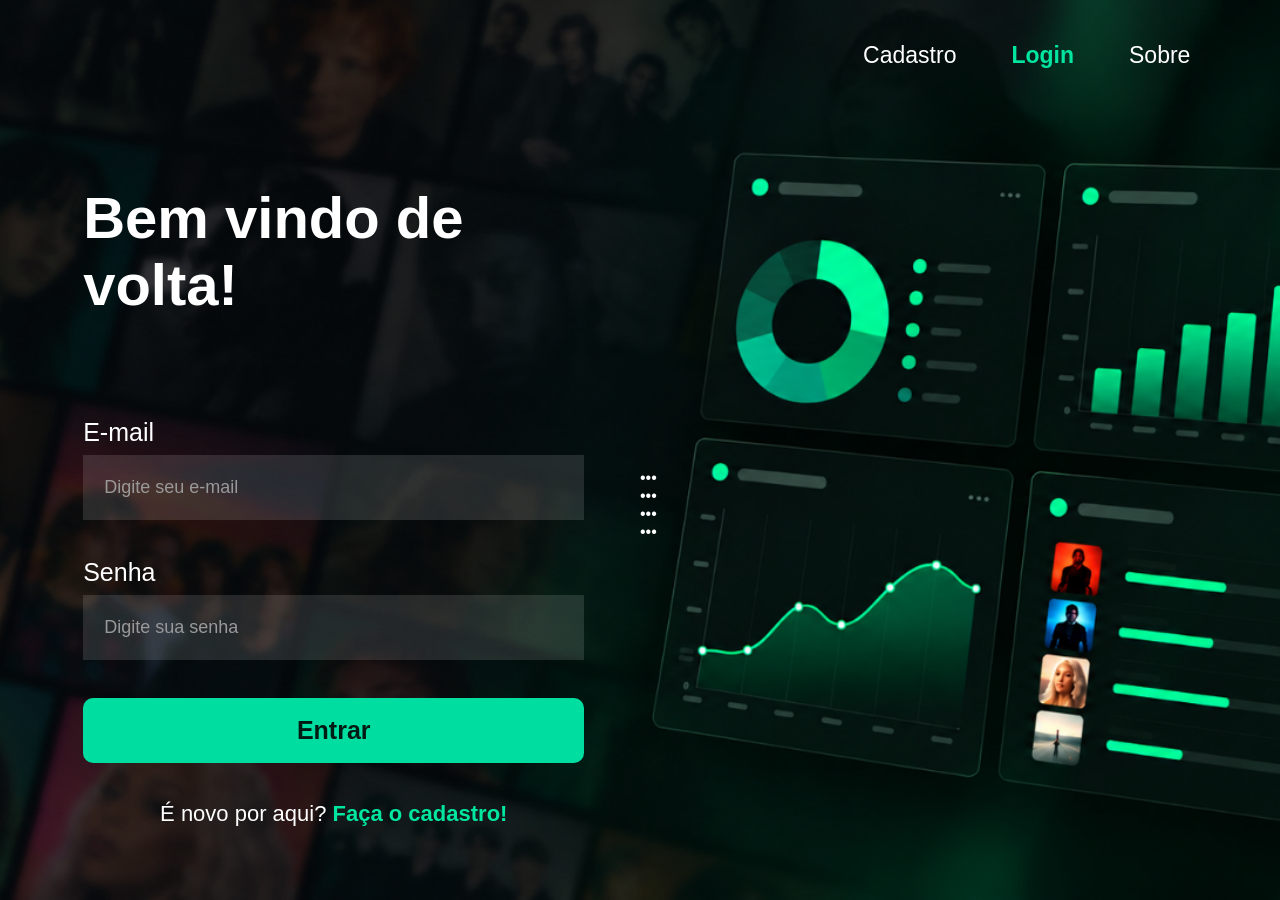
==== cadastro.html @ 640d3ef6 "Adicionando tela home e cadastro ao repositório" ====
<!DOCTYPE html>
<html lang="pt-br">
<head>
    <meta charset="UTF-8">
    <meta name="viewport" content="width=device-width, initial-scale=1.0">
    <title>Login | Fluxo</title>
    <link rel="stylesheet" href="style_cadastro.css">
</head>
<body>

    <header>

        <nav>

            <a href="#">Cadastro</a>
            <a href="#" class="pagina-atual">Login</a>
            <a href="#">Sobre</a>

        </nav>
        
    </header>

    <main>

        <section class="login">

            <h1>Bem vindo de volta!</h1>

            <form>

                <div class="campo">
                    <label for="email">E-mail</label>
                    <input type="email" id="email" placeholder="Digite seu e-mail" required>
                </div>

                <div class="campo">
                    <label for="senha">Senha</label>
                    <input type="password" id="senha" placeholder="Digite sua senha" required>
                </div>

                <button type="submit">Entrar</button>

            </form>

            <p class="cadastro">
                É novo por aqui?
                <a href="#">Faça o cadastro!</a>
            </p>

        </section>

        <section class="dashboard">

            <div class="grafico grafico-rosca">
                <div class="titulo-grafico">
                    <span class="ponto"></span>
                    <div class="linha-titulo"></div>
                    <span class="opcoes">•••</span>
                </div>

                <div class="conteudo-rosca">
                    <div class="rosca"></div>

                    <div class="legenda">
                        <div></div>
                        <div></div>
                        <div></div>
                        <div></div>
                        <div></div>
                    </div>
                </div>
            </div>

            <div class="grafico grafico-barras">
                <div class="titulo-grafico">
                    <span class="ponto"></span>
                    <div class="linha-titulo"></div>
                    <span class="opcoes">•••</span>
                </div>

                <div class="barras">
                    <div class="barra" style="height: 30%;"></div>
                    <div class="barra" style="height: 42%;"></div>
                    <div class="barra" style="height: 57%;"></div>
                    <div class="barra" style="height: 65%;"></div>
                    <div class="barra" style="height: 80%;"></div>
                    <div class="barra" style="height: 100%;"></div>
                </div>
            </div>

            <div class="grafico grafico-linha">
                <div class="titulo-grafico">
                    <span class="ponto"></span>
                    <div class="linha-titulo"></div>
                    <span class="opcoes">•••</span>
                </div>

                <div class="grafico-linha-conteudo">
                    <div class="ponto-grafico p1"></div>
                    <div class="ponto-grafico p2"></div>
                    <div class="ponto-grafico p3"></div>
                    <div class="ponto-grafico p4"></div>
                    <div class="ponto-grafico p5"></div>
                    <div class="ponto-grafico p6"></div>
                    <div class="ponto-grafico p7"></div>
                </div>
            </div>

            <div class="grafico grafico-lista">
                <div class="titulo-grafico">
                    <span class="ponto"></span>
                    <div class="linha-titulo"></div>
                    <span class="opcoes">•••</span>
                </div>

                <div class="item-lista">
                    <div class="foto foto1"></div>
                    <div class="barra-lista"><span style="width: 65%;"></span></div>
                </div>

                <div class="item-lista">
                    <div class="foto foto2"></div>
                    <div class="barra-lista"><span style="width: 45%;"></span></div>
                </div>

                <div class="item-lista">
                    <div class="foto foto3"></div>
                    <div class="barra-lista"><span style="width: 75%;"></span></div>
                </div>

                <div class="item-lista">
                    <div class="foto foto4"></div>
                    <div class="barra-lista"><span style="width: 35%;"></span></div>
                </div>
            </div>

        </section>

    </main>

</body>
</html>
---- style_cadastro.css ----
* {
    margin: 0;
    padding: 0;
    box-sizing: border-box;
}

body {
    width: 100%;
    min-height: 100vh;
    background-color: #020706;
    background-image: url("imagens/background_landing.png");
    background-size: cover;
    background-position: center;
    background-repeat: no-repeat;
    color: white;
    font-family: Arial, Helvetica, sans-serif;
}

header {
    width: 100%;
    height: 110px;
    display: flex;
    justify-content: flex-end;
    align-items: center;
    padding: 0 7%;
}

nav {
    display: flex;
    align-items: center;
    gap: 55px;
}

nav a {
    color: white;
    text-decoration: none;
    font-size: 23px;
}

nav a:hover {
    color: #00e6a0;
}

nav .pagina-atual {
    color: #00e6a0;
    font-weight: bold;
}

main {
    width: 100%;
    min-height: calc(100vh - 110px);
    display: flex;
    align-items: center;
    padding: 0 6.5%;
    gap: 5%;
}

.login {
    width: 45%;
    z-index: 1;
}

.login h1 {
    font-size: 58px;
    margin-bottom: 100px;
}

.campo {
    width: 100%;
    margin-bottom: 38px;
}

.campo label {
    display: block;
    font-size: 25px;
    margin-bottom: 8px;
}

.campo input {
    width: 100%;
    height: 65px;
    padding: 15px 20px;
    background-color: rgba(255, 255, 255, 0.12);
    border: 1px solid transparent;
    color: white;
    font-size: 18px;
    outline: none;
}

.campo input:focus {
    border: 1px solid #00e6a0;
}

.campo input::placeholder {
    color: #999;
}

.login button {
    width: 100%;
    height: 65px;
    background-color: #00dda0;
    border: none;
    border-radius: 10px;
    color: #001b13;
    font-size: 25px;
    font-weight: bold;
    cursor: pointer;
}

.login button:hover {
    background-color: #00bd89;
}

.cadastro {
    margin-top: 38px;
    text-align: center;
    font-size: 22px;
}

.cadastro a {
    color: #00e6a0;
    font-weight: bold;
    text-decoration: none;
}

.cadastro a:hover {
    text-decoration: underline;
}
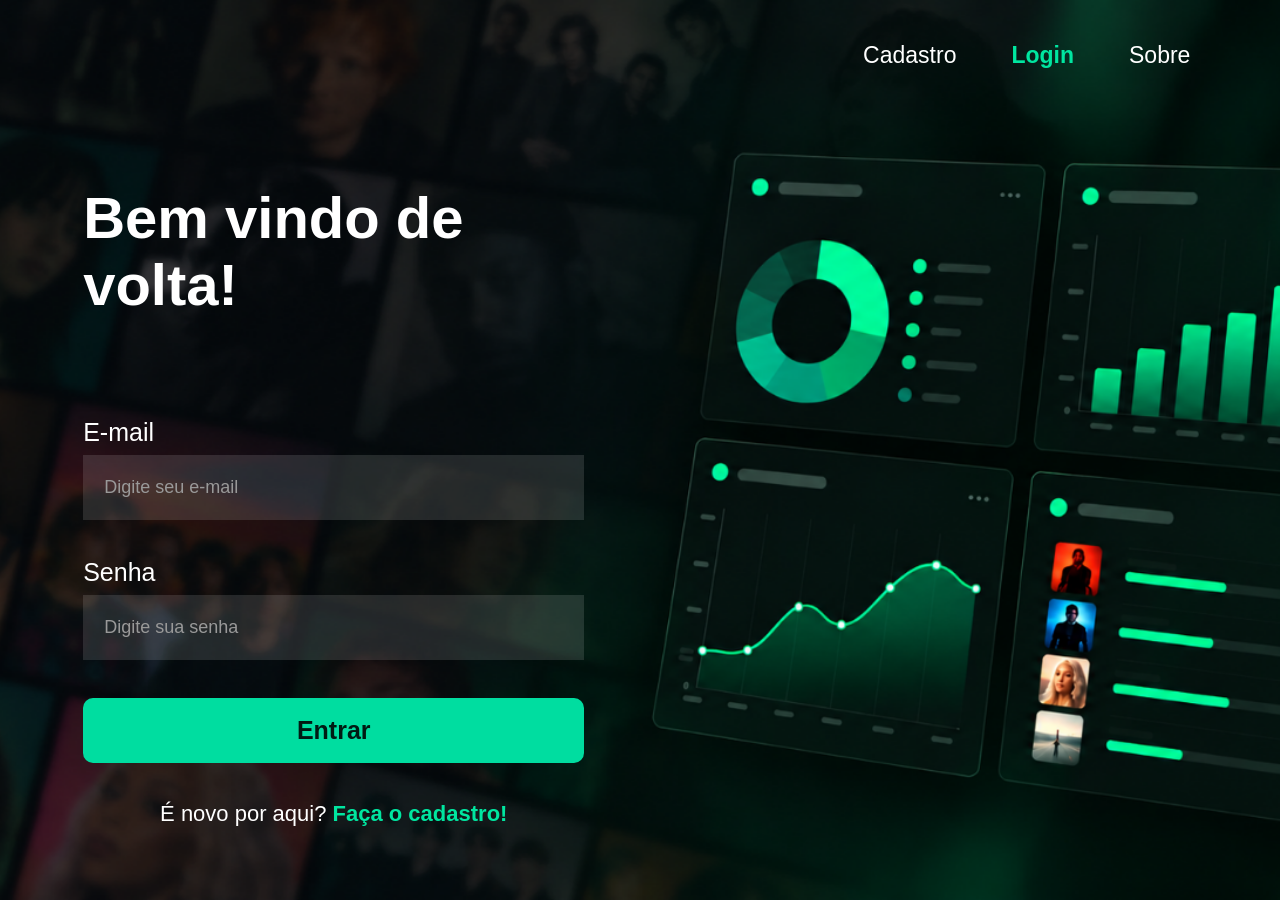
==== commit 2cfb3a36: "Remoção de gráfico de fundo" ====
--- a/cadastro.html
+++ b/cadastro.html
@@ -49,93 +49,6 @@
 
         </section>
 
-        <section class="dashboard">
-
-            <div class="grafico grafico-rosca">
-                <div class="titulo-grafico">
-                    <span class="ponto"></span>
-                    <div class="linha-titulo"></div>
-                    <span class="opcoes">•••</span>
-                </div>
-
-                <div class="conteudo-rosca">
-                    <div class="rosca"></div>
-
-                    <div class="legenda">
-                        <div></div>
-                        <div></div>
-                        <div></div>
-                        <div></div>
-                        <div></div>
-                    </div>
-                </div>
-            </div>
-
-            <div class="grafico grafico-barras">
-                <div class="titulo-grafico">
-                    <span class="ponto"></span>
-                    <div class="linha-titulo"></div>
-                    <span class="opcoes">•••</span>
-                </div>
-
-                <div class="barras">
-                    <div class="barra" style="height: 30%;"></div>
-                    <div class="barra" style="height: 42%;"></div>
-                    <div class="barra" style="height: 57%;"></div>
-                    <div class="barra" style="height: 65%;"></div>
-                    <div class="barra" style="height: 80%;"></div>
-                    <div class="barra" style="height: 100%;"></div>
-                </div>
-            </div>
-
-            <div class="grafico grafico-linha">
-                <div class="titulo-grafico">
-                    <span class="ponto"></span>
-                    <div class="linha-titulo"></div>
-                    <span class="opcoes">•••</span>
-                </div>
-
-                <div class="grafico-linha-conteudo">
-                    <div class="ponto-grafico p1"></div>
-                    <div class="ponto-grafico p2"></div>
-                    <div class="ponto-grafico p3"></div>
-                    <div class="ponto-grafico p4"></div>
-                    <div class="ponto-grafico p5"></div>
-                    <div class="ponto-grafico p6"></div>
-                    <div class="ponto-grafico p7"></div>
-                </div>
-            </div>
-
-            <div class="grafico grafico-lista">
-                <div class="titulo-grafico">
-                    <span class="ponto"></span>
-                    <div class="linha-titulo"></div>
-                    <span class="opcoes">•••</span>
-                </div>
-
-                <div class="item-lista">
-                    <div class="foto foto1"></div>
-                    <div class="barra-lista"><span style="width: 65%;"></span></div>
-                </div>
-
-                <div class="item-lista">
-                    <div class="foto foto2"></div>
-                    <div class="barra-lista"><span style="width: 45%;"></span></div>
-                </div>
-
-                <div class="item-lista">
-                    <div class="foto foto3"></div>
-                    <div class="barra-lista"><span style="width: 75%;"></span></div>
-                </div>
-
-                <div class="item-lista">
-                    <div class="foto foto4"></div>
-                    <div class="barra-lista"><span style="width: 35%;"></span></div>
-                </div>
-            </div>
-
-        </section>
-
     </main>
 
 </body>
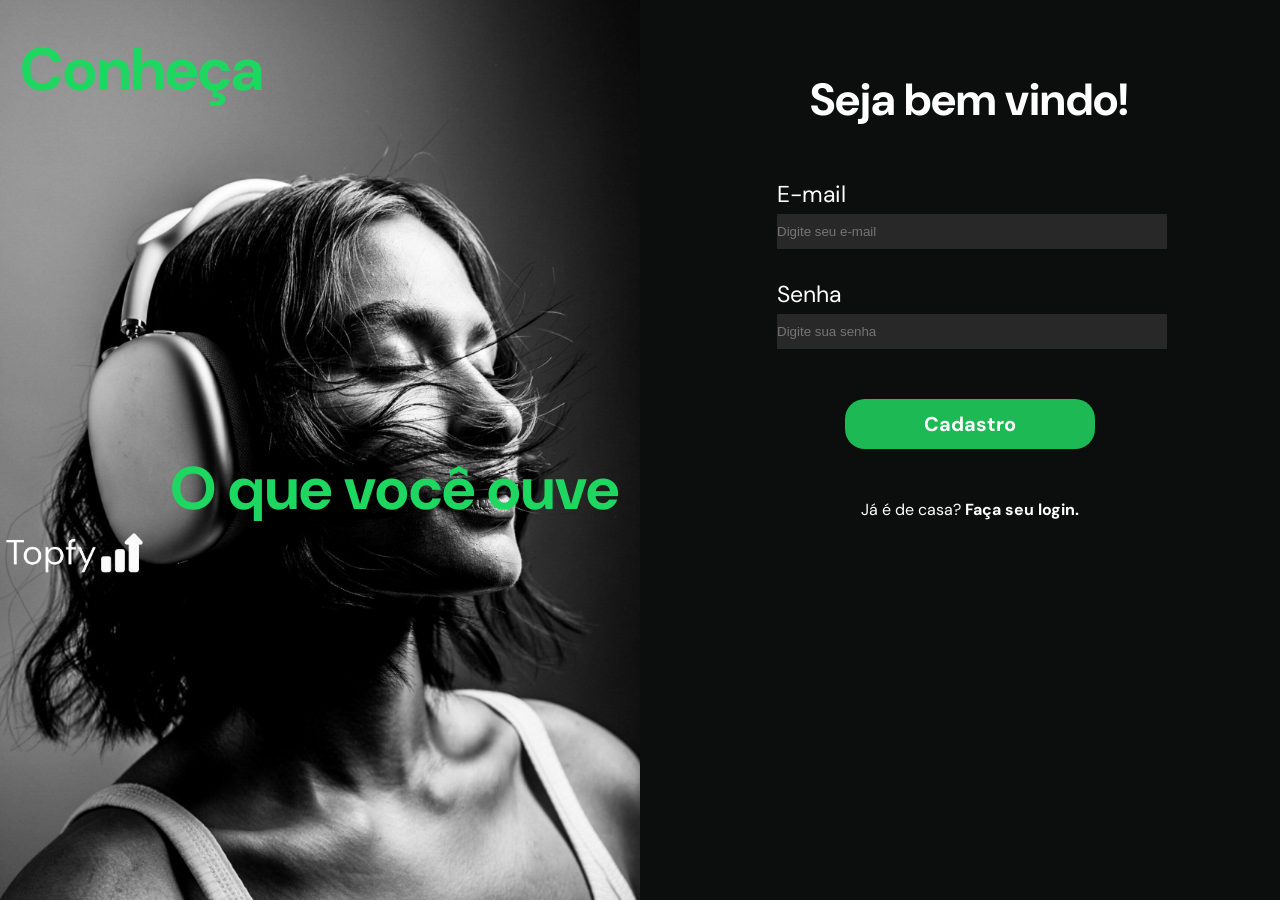
==== commit 69ebd34c: "Subindo tela de cadastro" ====
--- a/cadastro.html
+++ b/cadastro.html
@@ -1,55 +1,66 @@
 <!DOCTYPE html>
-<html lang="pt-br">
+<html lang="en">
 <head>
     <meta charset="UTF-8">
     <meta name="viewport" content="width=device-width, initial-scale=1.0">
-    <title>Login | Fluxo</title>
+    <title>Login - Topfy</title>
     <link rel="stylesheet" href="style_cadastro.css">
 </head>
 <body>
 
-    <header>
+    <div class="tela">
 
-        <nav>
+        <div class="telabonita_esquerda">
 
-            <a href="#">Cadastro</a>
-            <a href="#" class="pagina-atual">Login</a>
-            <a href="#">Sobre</a>
+            <div class="textoconheca">Conheça</div>
 
-        </nav>
+            <div class="oquevoceouve">O que você ouve</div>
+            
+
+            <div class="logo">
+
+                <a href="home.html"><img src="imagens/logotopfywbg.png" alt=""></a>
+
+            </div>
+
+
+
+        </div>
+
+        <div class="cadastro_direita">
+            
+            <p>Seja bem vindo!</p>
+
+            <div class="email">
+
+                <label for="e-mail">E-mail</label>
+                <input type="text" id="e-mail" placeholder="Digite seu e-mail">
+
+            </div>
+
+            <div class="senha">
+
+                <label for="">Senha</label>
+                <input type="password" id="senha" placeholder="Digite sua senha">
+
+            </div>
+
+            <div class="botao_cadastro">
+
+                <button>Cadastro</button>
+
+            </div>
+
+            <div class="jaedecasa"><span>Já é de casa? <a href="login.html"><b>Faça seu login.</b></a></span></div>
+
+        </div>
+
         
-    </header>
 
-    <main>
+    </div>
+    
+    
 
-        <section class="login">
-
-            <h1>Bem vindo de volta!</h1>
-
-            <form>
-
-                <div class="campo">
-                    <label for="email">E-mail</label>
-                    <input type="email" id="email" placeholder="Digite seu e-mail" required>
-                </div>
-
-                <div class="campo">
-                    <label for="senha">Senha</label>
-                    <input type="password" id="senha" placeholder="Digite sua senha" required>
-                </div>
-
-                <button type="submit">Entrar</button>
-
-            </form>
-
-            <p class="cadastro">
-                É novo por aqui?
-                <a href="#">Faça o cadastro!</a>
-            </p>
-
-        </section>
-
-    </main>
 
 </body>
 </html>
--- a/style_cadastro.css
+++ b/style_cadastro.css
@@ -1,128 +1,275 @@
-* {
+@import url('https://fonts.googleapis.com/css2?family=DM+Sans:ital,opsz,wght@0,9..40,100..1000;1,9..40,100..1000&display=swap'); 
+
+body {
     margin: 0;
     padding: 0;
+    min-height: 100vh;
+    background-size: 101%;
+    background-color: #0c0d0d;
     box-sizing: border-box;
+    color: white;
+    font-family: "DM Sans";
 }
 
-body {
-    width: 100%;
-    min-height: 100vh;
-    background-color: #020706;
-    background-image: url("imagens/background_landing.png");
-    background-size: cover;
-    background-position: center;
-    background-repeat: no-repeat;
-    color: white;
-    font-family: Arial, Helvetica, sans-serif;
+
+.tela {
+
+    display: flex;
+    flex: 1;
+
+    .cadastro_direita {
+
+        flex: 1;
+        height: 100vh;
+        min-width: 0;
+
+        p {
+
+            margin-left: 170px;
+            margin-top: 70px;
+            font-size: 45px;
+            font-weight: bold;
+
+        }
+
+        span {
+
+            display: inline-block;
+            margin-left: 183px;
+            margin-top: 50px;
+            
+            
+
+        }
+
+        a{
+
+            color: white;
+            text-decoration: none;
+        
+            a&:hover {
+
+                color: rgb(124, 124, 124);
+                text-decoration: none;
+                transition: 100ms;
+            
+            }
+
+        }
+
+        
+
+        .email {
+
+            display: flex;
+            margin-left: 137px;
+            align-items: start;
+            flex-direction: column;
+            justify-content: center;
+            margin-top: 50px;
+
+            label {
+
+                font-size: 23px;
+                margin-bottom: 5px;
+
+            }
+
+            input {
+
+                background-color: #282828;
+                color: white;
+                border: none;
+                padding: 10px 100px;
+                padding-left: 0px;
+                align-items: flex-start;
+                text-align: left;
+                width: 290px;
+                
+                input&:hover {
+
+                    background-color: #3e3e3e;
+                    color: white;
+                    border: none;
+                    padding: 10px 100px;
+                    padding-left: 0px;
+                    text-align: left;
+                    width: 290px;
+                    transition: 100ms;
+                    
+                }
+                
+                
+
+            }
+
+        }
+
+        .senha {
+
+            display: flex;
+            margin-left: 137px;
+            align-items: start;
+            flex-direction: column;
+            justify-content: center;
+            margin-top: 30px;
+            
+
+            label {
+
+                font-size: 23px;
+                margin-bottom: 5px;
+
+            }
+
+            input {
+
+                background-color: #282828;
+                color: white;
+                border: none;
+                padding: 10px 100px;
+                padding-left: 0px;
+                text-align: left;
+                width: 290px;
+
+                input&:hover {
+
+                    background-color: #3e3e3e;
+                    color: white;
+                    border: none;
+                    padding: 10px 100px;
+                    padding-left: 0px;
+                    text-align: left;
+                    width: 290px;
+                    transition: 100ms;
+                    
+                }
+
+            }
+
+        }
+
+        .botao_cadastro {
+
+            margin-left: 205px;
+            margin-top: 50px;
+
+            button {
+
+                border-radius: 20px;
+                width: 250px;
+                height: 50px;
+                background-color: #1DB954;
+                color: white;
+                font-family: "DM Sans";
+                font-size: 20px;
+                font-weight: bold;
+                border: none;
+
+                button&:hover {
+
+                border-radius: 20px;
+                width: 250px;
+                height: 50px;
+                background-color: #168f40;
+                color: white;
+                font-family: "DM Sans";
+                font-size: 20px;
+                font-weight: bold;
+                border: none;
+                transition: 100ms;
+
+                button&:active {
+
+                border-radius: 20px;
+                width: 250px;
+                height: 50px;
+                background-color: #168f40;
+                color: white;
+                font-family: "DM Sans";
+                font-size: 20px;
+                font-weight: bold;
+                border: none;
+                transform: scale(0.95);
+                transition: 50ms;
+                    
+                }
+
+            }
+
+            }
+
+        }
+
+        .jaedecasa{
+
+            margin-left: 38px;
+
+        }
+            
+    }
+
+    .telabonita_esquerda {
+
+        background-image: url(imagens/mocaouvindomusica.jpg);
+        background-size: 100% auto;
+        background-position: center;
+        flex: 1;
+        height: 100vh;
+        display: flex;
+        min-width: 0;
+        flex-direction: column;
+
+        .textoconheca {
+
+            padding-top: 30px;
+            padding-left: 20px;
+            font-size: 60px;
+            color: #1ed760;
+            font-weight: bolder;
+            
+        }
+
+        .oquevoceouve {
+
+            padding-top: 340px;
+            padding-left: 170px;
+            font-size: 60px;
+            color: #1ed760;
+            font-weight: bolder;
+
+        }
+
+        .logo {
+
+            display: flex;
+            justify-content: center;
+            align-items: center;
+
+            img {
+
+                width: 150px;
+                height: auto;
+                object-fit: contain;
+                position: relative;
+                margin-top: 0px;
+                right: 245px;
+                
+
+            }
+
+        }
+
+
+    }
+
+    
+
 }
 
-header {
-    width: 100%;
-    height: 110px;
-    display: flex;
-    justify-content: flex-end;
-    align-items: center;
-    padding: 0 7%;
-}
-
-nav {
-    display: flex;
-    align-items: center;
-    gap: 55px;
-}
-
-nav a {
-    color: white;
-    text-decoration: none;
-    font-size: 23px;
-}
-
-nav a:hover {
-    color: #00e6a0;
-}
-
-nav .pagina-atual {
-    color: #00e6a0;
-    font-weight: bold;
-}
-
-main {
-    width: 100%;
-    min-height: calc(100vh - 110px);
-    display: flex;
-    align-items: center;
-    padding: 0 6.5%;
-    gap: 5%;
-}
-
-.login {
-    width: 45%;
-    z-index: 1;
-}
-
-.login h1 {
-    font-size: 58px;
-    margin-bottom: 100px;
-}
-
-.campo {
-    width: 100%;
-    margin-bottom: 38px;
-}
-
-.campo label {
-    display: block;
-    font-size: 25px;
-    margin-bottom: 8px;
-}
-
-.campo input {
-    width: 100%;
-    height: 65px;
-    padding: 15px 20px;
-    background-color: rgba(255, 255, 255, 0.12);
-    border: 1px solid transparent;
-    color: white;
-    font-size: 18px;
-    outline: none;
-}
-
-.campo input:focus {
-    border: 1px solid #00e6a0;
-}
-
-.campo input::placeholder {
-    color: #999;
-}
-
-.login button {
-    width: 100%;
-    height: 65px;
-    background-color: #00dda0;
-    border: none;
-    border-radius: 10px;
-    color: #001b13;
-    font-size: 25px;
-    font-weight: bold;
-    cursor: pointer;
-}
-
-.login button:hover {
-    background-color: #00bd89;
-}
-
-.cadastro {
-    margin-top: 38px;
-    text-align: center;
-    font-size: 22px;
-}
-
-.cadastro a {
-    color: #00e6a0;
-    font-weight: bold;
-    text-decoration: none;
-}
-
-.cadastro a:hover {
-    text-decoration: underline;
-}+
+
+
+
+
+
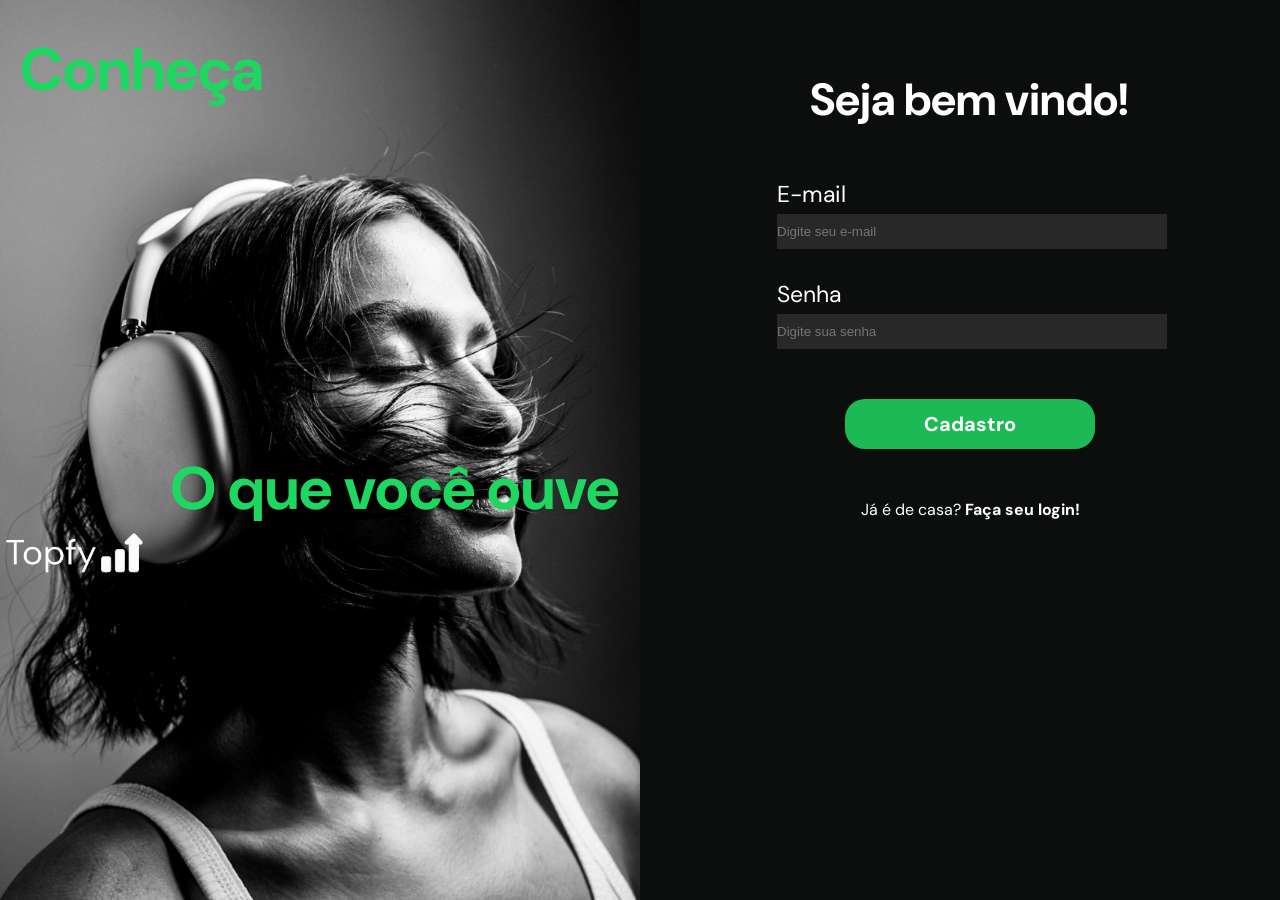
==== commit 89152a62: "Alguns ajustes de espaçamentos" ====
--- a/cadastro.html
+++ b/cadastro.html
@@ -51,7 +51,7 @@
 
             </div>
 
-            <div class="jaedecasa"><span>Já é de casa? <a href="login.html"><b>Faça seu login.</b></a></span></div>
+            <div class="jaedecasa"><span>Já é de casa? <a href="login.html"><b>Faça seu login!</b></a></span></div>
 
         </div>
 
